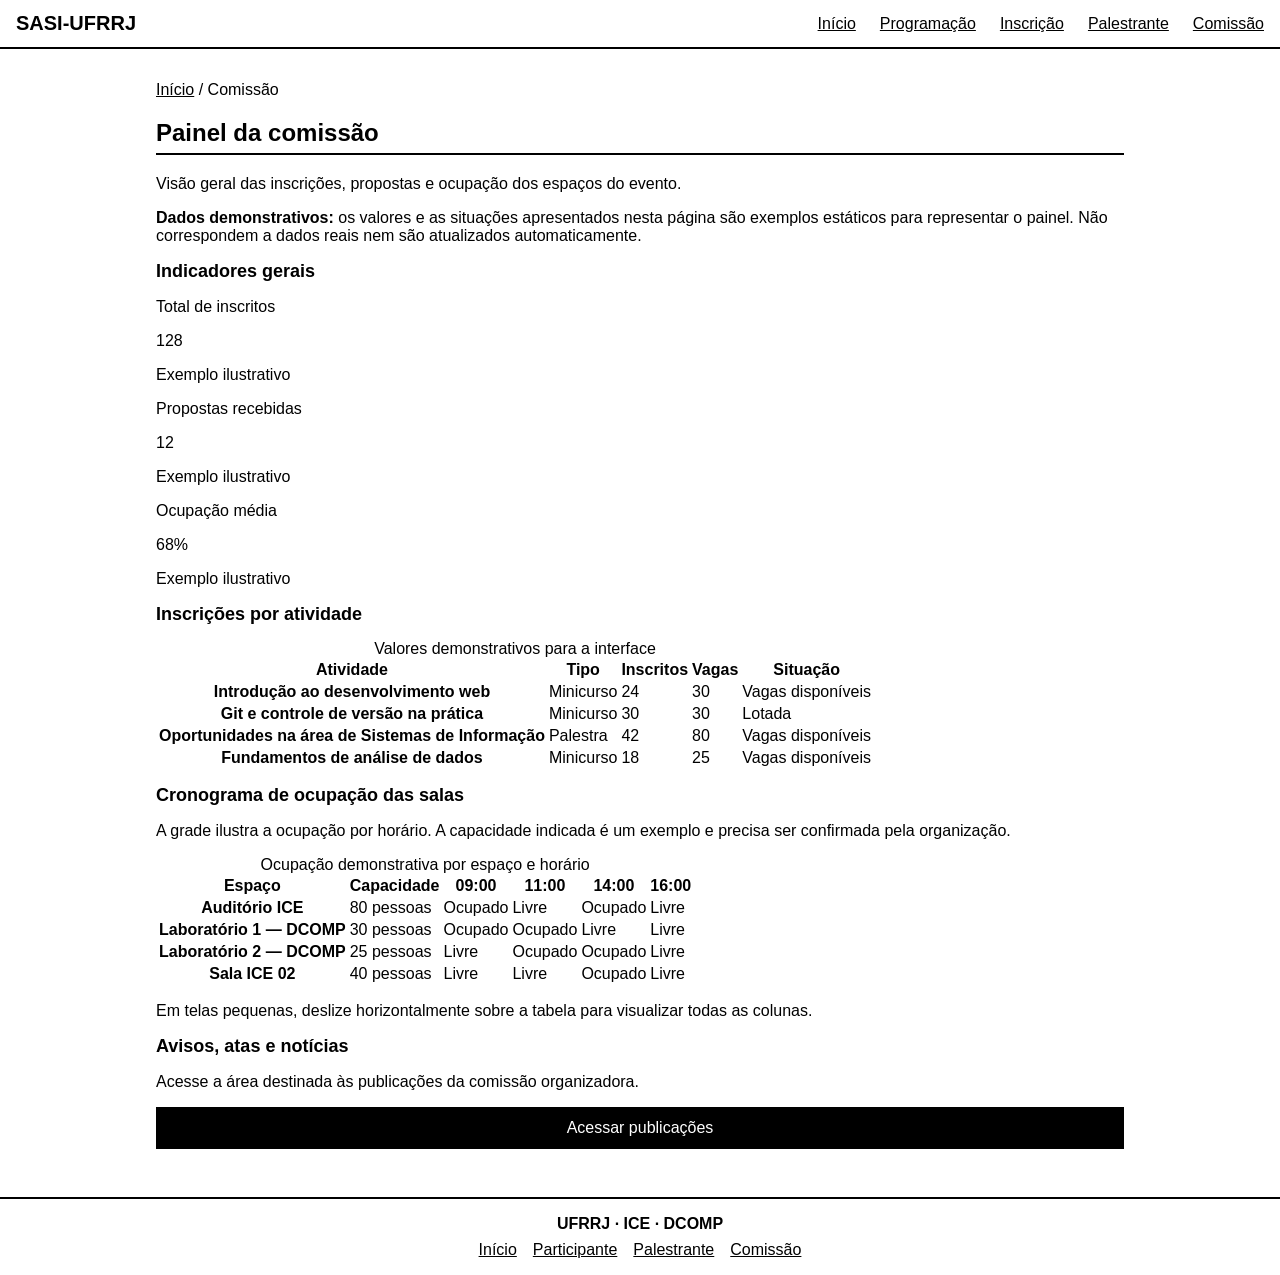
==== painel-comissao.html @ b0c8e1ed "Update painel-comissao.html" ====
<!DOCTYPE html>
<html lang="pt-br">
<head>
  <meta charset="UTF-8">
  <meta name="viewport" content="width=device-width, initial-scale=1.0">
  <meta name="description" content="Painel demonstrativo da comissão organizadora da SASI-UFRRJ.">
  <title>Painel da Comissão - SASI-UFRRJ</title>
  <link rel="stylesheet" href="css/estilo.css">
  <link rel="stylesheet" href="css/paginas-internas.css">
</head>
<body>

  <!-- Cabeçalho compartilhado com as demais páginas do portal -->
  <header>
    <a href="index.html" class="logo">SASI-UFRRJ</a>

    <input type="checkbox" id="menu-toggle">
    <label for="menu-toggle" class="hamburguer" aria-label="Abrir ou fechar o menu">&#9776;</label>

    <nav aria-label="Navegação principal">
      <ul>
        <li><a href="index.html">Início</a></li>
        <li><a href="programacao.html">Programação</a></li>
        <li><a href="inscricao.html">Inscrição</a></li>
        <li><a href="submissao.html">Palestrante</a></li>
        <li><a href="painel-comissao.html" aria-current="page">Comissão</a></li>
      </ul>
    </nav>
  </header>

  <main class="pagina painel-comissao">
    <p class="breadcrumb"><a href="index.html">Início</a> / Comissão</p>

    <section class="introducao-pagina" aria-labelledby="titulo-pagina">
      <h1 id="titulo-pagina">Painel da comissão</h1>
      <p>Visão geral das inscrições, propostas e ocupação dos espaços do evento.</p>
      <p class="aviso-demonstracao"><strong>Dados demonstrativos:</strong> os valores e as situações apresentados nesta página são exemplos estáticos para representar o painel. Não correspondem a dados reais nem são atualizados automaticamente.</p>
    </section>

    <section class="secao-painel" aria-labelledby="titulo-indicadores">
      <h2 id="titulo-indicadores">Indicadores gerais</h2>
      <div class="grade-indicadores">
        <article class="indicador">
          <p class="indicador-rotulo">Total de inscritos</p>
          <p class="indicador-valor">128</p>
          <p class="indicador-nota">Exemplo ilustrativo</p>
        </article>
        <article class="indicador">
          <p class="indicador-rotulo">Propostas recebidas</p>
          <p class="indicador-valor">12</p>
          <p class="indicador-nota">Exemplo ilustrativo</p>
        </article>
        <article class="indicador">
          <p class="indicador-rotulo">Ocupação média</p>
          <p class="indicador-valor">68%</p>
          <p class="indicador-nota">Exemplo ilustrativo</p>
        </article>
      </div>
    </section>

    <section class="secao-painel" aria-labelledby="titulo-inscricoes">
      <h2 id="titulo-inscricoes">Inscrições por atividade</h2>
      <div class="tabela-responsiva" role="region" aria-label="Tabela de inscrições por atividade" tabindex="0">
        <table class="tabela-dados">
          <caption>Valores demonstrativos para a interface</caption>
          <thead>
            <tr>
              <th scope="col">Atividade</th>
              <th scope="col">Tipo</th>
              <th scope="col">Inscritos</th>
              <th scope="col">Vagas</th>
              <th scope="col">Situação</th>
            </tr>
          </thead>
          <tbody>
            <tr>
              <th scope="row">Introdução ao desenvolvimento web</th>
              <td>Minicurso</td>
              <td>24</td>
              <td>30</td>
              <td><span class="status status-aberta">Vagas disponíveis</span></td>
            </tr>
            <tr>
              <th scope="row">Git e controle de versão na prática</th>
              <td>Minicurso</td>
              <td>30</td>
              <td>30</td>
              <td><span class="status status-lotada">Lotada</span></td>
            </tr>
            <tr>
              <th scope="row">Oportunidades na área de Sistemas de Informação</th>
              <td>Palestra</td>
              <td>42</td>
              <td>80</td>
              <td><span class="status status-aberta">Vagas disponíveis</span></td>
            </tr>
            <tr>
              <th scope="row">Fundamentos de análise de dados</th>
              <td>Minicurso</td>
              <td>18</td>
              <td>25</td>
              <td><span class="status status-aberta">Vagas disponíveis</span></td>
            </tr>
          </tbody>
        </table>
      </div>
    </section>

    <section class="secao-painel" aria-labelledby="titulo-ocupacao">
      <h2 id="titulo-ocupacao">Cronograma de ocupação das salas</h2>
      <p class="texto-apoio">A grade ilustra a ocupação por horário. A capacidade indicada é um exemplo e precisa ser confirmada pela organização.</p>
      <div class="tabela-responsiva" role="region" aria-label="Grade de ocupação das salas por horário" tabindex="0">
        <table class="tabela-dados tabela-ocupacao">
          <caption>Ocupação demonstrativa por espaço e horário</caption>
          <thead>
            <tr>
              <th scope="col">Espaço</th>
              <th scope="col">Capacidade</th>
              <th scope="col">09:00</th>
              <th scope="col">11:00</th>
              <th scope="col">14:00</th>
              <th scope="col">16:00</th>
            </tr>
          </thead>
          <tbody>
            <tr>
              <th scope="row">Auditório ICE</th>
              <td>80 pessoas</td>
              <td><span class="status status-ocupada">Ocupado</span></td>
              <td><span class="status status-livre">Livre</span></td>
              <td><span class="status status-ocupada">Ocupado</span></td>
              <td><span class="status status-livre">Livre</span></td>
            </tr>
            <tr>
              <th scope="row">Laboratório 1 — DCOMP</th>
              <td>30 pessoas</td>
              <td><span class="status status-ocupada">Ocupado</span></td>
              <td><span class="status status-ocupada">Ocupado</span></td>
              <td><span class="status status-livre">Livre</span></td>
              <td><span class="status status-livre">Livre</span></td>
            </tr>
            <tr>
              <th scope="row">Laboratório 2 — DCOMP</th>
              <td>25 pessoas</td>
              <td><span class="status status-livre">Livre</span></td>
              <td><span class="status status-ocupada">Ocupado</span></td>
              <td><span class="status status-ocupada">Ocupado</span></td>
              <td><span class="status status-livre">Livre</span></td>
            </tr>
            <tr>
              <th scope="row">Sala ICE 02</th>
              <td>40 pessoas</td>
              <td><span class="status status-livre">Livre</span></td>
              <td><span class="status status-livre">Livre</span></td>
              <td><span class="status status-ocupada">Ocupado</span></td>
              <td><span class="status status-livre">Livre</span></td>
            </tr>
          </tbody>
        </table>
      </div>
      <p class="nota-tabela">Em telas pequenas, deslize horizontalmente sobre a tabela para visualizar todas as colunas.</p>
    </section>

    <section class="atalho-publicacoes" aria-labelledby="titulo-publicacoes">
      <div>
        <h2 id="titulo-publicacoes">Avisos, atas e notícias</h2>
        <p>Acesse a área destinada às publicações da comissão organizadora.</p>
      </div>
      <a class="botao link-publicacoes" href="publicacoes.html">Acessar publicações</a>
    </section>
  </main>

  <!-- Rodapé compartilhado com as demais páginas do portal -->
  <footer>
    <p>UFRRJ &middot; ICE &middot; DCOMP</p>
    <ul>
      <li><a href="index.html">Início</a></li>
      <li><a href="programacao.html">Participante</a></li>
      <li><a href="submissao.html">Palestrante</a></li>
      <li><a href="painel-comissao.html">Comissão</a></li>
    </ul>
  </footer>

</body>
</html>
---- css/estilo.css ----
/* o que está fora do @media é pensado no iphnoe 17  */

* {
  box-sizing: border-box;
}

body {
  font-family: Arial, sans-serif;
  margin: 0;
  color: #000;
  background: #fff;
}

a {
  color: #000;
}

main {
  padding: 16px;
  max-width: 1000px;
  margin: 0 auto;
}

h1 {
  font-size: 24px;
  border-bottom: 2px solid #000;
  padding-bottom: 6px;
}

h2 {
  font-size: 18px;
}

/* header */

header {
  border-bottom: 2px solid #000;
  padding: 12px 16px;
  display: flex;
  justify-content: space-between;
  align-items: center;
  flex-wrap: wrap;
}

.logo {
  font-weight: bold;
  font-size: 20px;
  text-decoration: none;
}

/* menu hamburguer só com CSS (checkbox escondido) */
#menu-toggle {
  display: none;
}

.hamburguer {
  font-size: 28px;
  cursor: pointer;
}

nav {
  display: none;
  width: 100%;
}

#menu-toggle:checked ~ nav {
  display: block;
}

nav ul {
  list-style: none;
  margin: 8px 0 0 0;
  padding: 0;
}

nav a {
  display: block;
  padding: 10px 0;
  border-top: 1px solid #000;
}

/* footer */

footer {
  border-top: 2px solid #000;
  padding: 16px;
  text-align: center;
  margin-top: 32px;
}

footer p {
  margin: 0;
  font-weight: bold;
}

footer ul {
  list-style: none;
  margin: 8px 0 0 0;
  padding: 0;
  display: flex;
  justify-content: center;
  flex-wrap: wrap;
  gap: 16px;
}

/* imgs botoes e ertc*/

.botao {
  display: block;
  width: 100%;
  background: #000;
  color: #fff;
  border: none;
  padding: 12px;
  font-size: 16px;
  text-align: center;
  text-decoration: none;
  margin-top: 16px;
  cursor: pointer;
}

.img {
  border: 1px solid #000;
  width: 60px;
  height: 60px;
  flex-shrink: 0;
}

.cartao {
  display: flex;
  gap: 12px;
  color: #000;
  border: 1px solid #000;
  padding: 10px;
  margin-bottom: 12px;
  text-decoration: none;
}

.cartao h3 {
  margin: 0 0 4px 0;
  font-size: 16px;
}

.cartao p {
  margin: 0;
  font-size: 14px;
}

/* home */

.banner {
  border: 1px solid #000;
  padding: 32px 16px;
  text-align: center;
}

.banner h1 {
  border: none;
  margin: 0 0 8px 0;
}

.banner p {
  margin: 4px 0;
}

.banner .botao {
  display: inline-block;
  width: auto;
  padding: 12px 28px;
  margin-top: 20px;
}

/* Página de publicações */

.publicacoes-recentes {
  margin-top: 32px;
}

.publicacoes-recentes .cartao-publicacao {
  border: 1px solid #000;
  padding: 12px;
  margin-bottom: 12px;
}

.publicacoes-recentes .cartao-publicacao h3 {
  margin: 8px 0;
  font-size: 16px;
}

.publicacoes-recentes .cartao-publicacao time {
  font-size: 12px;
}

.publicacoes-recentes .cartao-publicacao p {
  margin: 8px 0 0;
  font-size: 14px;
}


/* Publicações recentes — estilos exclusivos da página */

.publicacoes-recentes {
  margin-top: 24px;
}

.publicacoes-recentes > h2 {
  font-size: 14px;
  margin-bottom: 8px;
}

.publicacoes-recentes .cartao-publicacao {
  border: 1px solid #999;
  padding: 6px;
  margin-bottom: 6px;
}

.publicacoes-recentes .linha-publicacao {
  display: flex;
  align-items: center;
  gap: 6px;
  min-width: 0;
}

.publicacoes-recentes .tipo-publicacao {
  display: inline-block;
  flex-shrink: 0;
  width: 54px;
  padding: 2px;
  background: #ccc;
  border: 1px solid #999;
  text-align: center;
  font-size: 9px;
  font-weight: bold;
}

.publicacoes-recentes .linha-publicacao h3 {
  flex: 1;
  min-width: 0;
  margin: 0;
  font-size: 10px;
}

.publicacoes-recentes .linha-publicacao time {
  flex-shrink: 0;
  font-size: 8px;
  color: #888;
}

.publicacoes-recentes .resumo-publicacao {
  width: 60%;
  height: 7px;
  overflow: hidden;
  margin: 6px 0 0;
  background: #ccc;
  font-size: 0;
}


/* forms */

fieldset {
  border: none;
  padding: 0;
  margin: 0 0 16px 0;
}

legend {
  font-weight: bold;
  width: 100%;
  border-bottom: 1px solid #000;
  padding-bottom: 4px;
}

label {
  display: block;
  margin-top: 12px;
  font-size: 14px;
}

input,
select,
textarea {
  display: block;
  width: 100%;
  margin-top: 4px;
  padding: 8px;
  font-size: 16px;
  font-family: inherit;
  border: 1px solid #000;
}

.checkbox-grupo {
  display: flex;
  align-items: center;
  gap: 8px;
}

.checkbox-grupo input {
  display: inline-block;
  width: auto;
  margin: 0;
}

.checkbox-grupo label {
  display: inline;
  margin: 0;
}

/* dsktp*/

@media (min-width: 768px) {
  .hamburguer {
    display: none;
  }

  nav {
    display: block;
    width: auto;
  }

  nav ul {
    display: flex;
    gap: 24px;
    margin: 0;
  }

  nav a {
    padding: 0;
    border-top: none;
  }

  .grade {
    display: grid;
    grid-template-columns: repeat(3, 1fr);
    gap: 12px;
  }

  .grade .cartao {
    margin-bottom: 0;
  }

  .destaque {
    flex-direction: column;
  }

  .destaque .img {
    width: 100%;
    height: 100px;
  }

  form {
    max-width: 600px;
  }
}
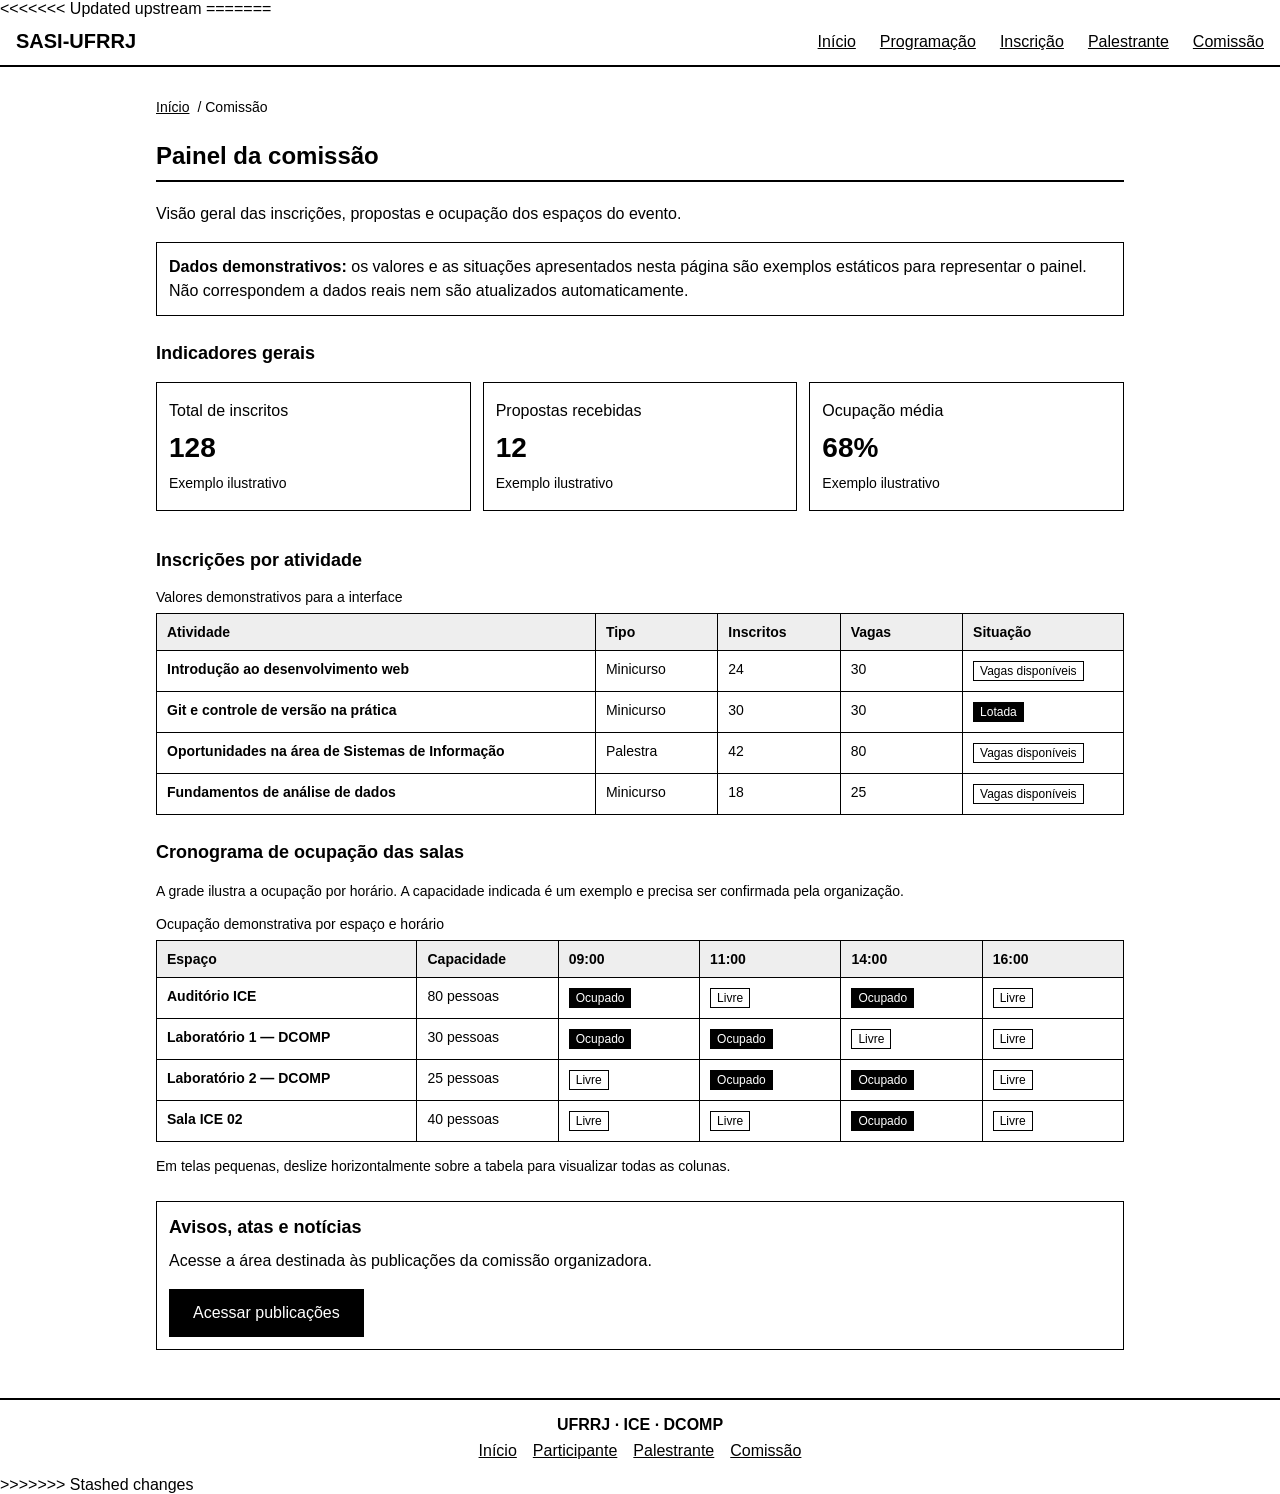
==== commit 305cc996: "mudanças gerais em css" ====
--- a/painel-comissao.html
+++ b/painel-comissao.html
@@ -1,185 +1,187 @@
-<!DOCTYPE html>
-<html lang="pt-br">
-<head>
-  <meta charset="UTF-8">
-  <meta name="viewport" content="width=device-width, initial-scale=1.0">
-  <meta name="description" content="Painel demonstrativo da comissão organizadora da SASI-UFRRJ.">
-  <title>Painel da Comissão - SASI-UFRRJ</title>
-  <link rel="stylesheet" href="css/estilo.css">
-  <link rel="stylesheet" href="css/paginas-internas.css">
-</head>
-<body>
-
-  <!-- Cabeçalho compartilhado com as demais páginas do portal -->
-  <header>
-    <a href="index.html" class="logo">SASI-UFRRJ</a>
-
-    <input type="checkbox" id="menu-toggle">
-    <label for="menu-toggle" class="hamburguer" aria-label="Abrir ou fechar o menu">&#9776;</label>
-
-    <nav aria-label="Navegação principal">
-      <ul>
-        <li><a href="index.html">Início</a></li>
-        <li><a href="programacao.html">Programação</a></li>
-        <li><a href="inscricao.html">Inscrição</a></li>
-        <li><a href="submissao.html">Palestrante</a></li>
-        <li><a href="painel-comissao.html" aria-current="page">Comissão</a></li>
-      </ul>
-    </nav>
-  </header>
-
-  <main class="pagina painel-comissao">
-    <p class="breadcrumb"><a href="index.html">Início</a> / Comissão</p>
-
-    <section class="introducao-pagina" aria-labelledby="titulo-pagina">
-      <h1 id="titulo-pagina">Painel da comissão</h1>
-      <p>Visão geral das inscrições, propostas e ocupação dos espaços do evento.</p>
-      <p class="aviso-demonstracao"><strong>Dados demonstrativos:</strong> os valores e as situações apresentados nesta página são exemplos estáticos para representar o painel. Não correspondem a dados reais nem são atualizados automaticamente.</p>
-    </section>
-
-    <section class="secao-painel" aria-labelledby="titulo-indicadores">
-      <h2 id="titulo-indicadores">Indicadores gerais</h2>
-      <div class="grade-indicadores">
-        <article class="indicador">
-          <p class="indicador-rotulo">Total de inscritos</p>
-          <p class="indicador-valor">128</p>
-          <p class="indicador-nota">Exemplo ilustrativo</p>
-        </article>
-        <article class="indicador">
-          <p class="indicador-rotulo">Propostas recebidas</p>
-          <p class="indicador-valor">12</p>
-          <p class="indicador-nota">Exemplo ilustrativo</p>
-        </article>
-        <article class="indicador">
-          <p class="indicador-rotulo">Ocupação média</p>
-          <p class="indicador-valor">68%</p>
-          <p class="indicador-nota">Exemplo ilustrativo</p>
-        </article>
-      </div>
-    </section>
-
-    <section class="secao-painel" aria-labelledby="titulo-inscricoes">
-      <h2 id="titulo-inscricoes">Inscrições por atividade</h2>
-      <div class="tabela-responsiva" role="region" aria-label="Tabela de inscrições por atividade" tabindex="0">
-        <table class="tabela-dados">
-          <caption>Valores demonstrativos para a interface</caption>
-          <thead>
-            <tr>
-              <th scope="col">Atividade</th>
-              <th scope="col">Tipo</th>
-              <th scope="col">Inscritos</th>
-              <th scope="col">Vagas</th>
-              <th scope="col">Situação</th>
-            </tr>
-          </thead>
-          <tbody>
-            <tr>
-              <th scope="row">Introdução ao desenvolvimento web</th>
-              <td>Minicurso</td>
-              <td>24</td>
-              <td>30</td>
-              <td><span class="status status-aberta">Vagas disponíveis</span></td>
-            </tr>
-            <tr>
-              <th scope="row">Git e controle de versão na prática</th>
-              <td>Minicurso</td>
-              <td>30</td>
-              <td>30</td>
-              <td><span class="status status-lotada">Lotada</span></td>
-            </tr>
-            <tr>
-              <th scope="row">Oportunidades na área de Sistemas de Informação</th>
-              <td>Palestra</td>
-              <td>42</td>
-              <td>80</td>
-              <td><span class="status status-aberta">Vagas disponíveis</span></td>
-            </tr>
-            <tr>
-              <th scope="row">Fundamentos de análise de dados</th>
-              <td>Minicurso</td>
-              <td>18</td>
-              <td>25</td>
-              <td><span class="status status-aberta">Vagas disponíveis</span></td>
-            </tr>
-          </tbody>
-        </table>
-      </div>
-    </section>
-
-    <section class="secao-painel" aria-labelledby="titulo-ocupacao">
-      <h2 id="titulo-ocupacao">Cronograma de ocupação das salas</h2>
-      <p class="texto-apoio">A grade ilustra a ocupação por horário. A capacidade indicada é um exemplo e precisa ser confirmada pela organização.</p>
-      <div class="tabela-responsiva" role="region" aria-label="Grade de ocupação das salas por horário" tabindex="0">
-        <table class="tabela-dados tabela-ocupacao">
-          <caption>Ocupação demonstrativa por espaço e horário</caption>
-          <thead>
-            <tr>
-              <th scope="col">Espaço</th>
-              <th scope="col">Capacidade</th>
-              <th scope="col">09:00</th>
-              <th scope="col">11:00</th>
-              <th scope="col">14:00</th>
-              <th scope="col">16:00</th>
-            </tr>
-          </thead>
-          <tbody>
-            <tr>
-              <th scope="row">Auditório ICE</th>
-              <td>80 pessoas</td>
-              <td><span class="status status-ocupada">Ocupado</span></td>
-              <td><span class="status status-livre">Livre</span></td>
-              <td><span class="status status-ocupada">Ocupado</span></td>
-              <td><span class="status status-livre">Livre</span></td>
-            </tr>
-            <tr>
-              <th scope="row">Laboratório 1 — DCOMP</th>
-              <td>30 pessoas</td>
-              <td><span class="status status-ocupada">Ocupado</span></td>
-              <td><span class="status status-ocupada">Ocupado</span></td>
-              <td><span class="status status-livre">Livre</span></td>
-              <td><span class="status status-livre">Livre</span></td>
-            </tr>
-            <tr>
-              <th scope="row">Laboratório 2 — DCOMP</th>
-              <td>25 pessoas</td>
-              <td><span class="status status-livre">Livre</span></td>
-              <td><span class="status status-ocupada">Ocupado</span></td>
-              <td><span class="status status-ocupada">Ocupado</span></td>
-              <td><span class="status status-livre">Livre</span></td>
-            </tr>
-            <tr>
-              <th scope="row">Sala ICE 02</th>
-              <td>40 pessoas</td>
-              <td><span class="status status-livre">Livre</span></td>
-              <td><span class="status status-livre">Livre</span></td>
-              <td><span class="status status-ocupada">Ocupado</span></td>
-              <td><span class="status status-livre">Livre</span></td>
-            </tr>
-          </tbody>
-        </table>
-      </div>
-      <p class="nota-tabela">Em telas pequenas, deslize horizontalmente sobre a tabela para visualizar todas as colunas.</p>
-    </section>
-
-    <section class="atalho-publicacoes" aria-labelledby="titulo-publicacoes">
-      <div>
-        <h2 id="titulo-publicacoes">Avisos, atas e notícias</h2>
-        <p>Acesse a área destinada às publicações da comissão organizadora.</p>
-      </div>
-      <a class="botao link-publicacoes" href="publicacoes.html">Acessar publicações</a>
-    </section>
-  </main>
-
-  <!-- Rodapé compartilhado com as demais páginas do portal -->
-  <footer>
-    <p>UFRRJ &middot; ICE &middot; DCOMP</p>
-    <ul>
-      <li><a href="index.html">Início</a></li>
-      <li><a href="programacao.html">Participante</a></li>
-      <li><a href="submissao.html">Palestrante</a></li>
-      <li><a href="painel-comissao.html">Comissão</a></li>
-    </ul>
-  </footer>
-
-</body>
-</html>
+<<<<<<< Updated upstream
+=======
+<!DOCTYPE html>
+<html lang="pt-br">
+<head>
+  <meta charset="UTF-8">
+  <meta name="viewport" content="width=device-width, initial-scale=1.0">
+  <meta name="description" content="Painel demonstrativo da comissão organizadora da SASI-UFRRJ.">
+  <title>Painel da Comissão - SASI-UFRRJ</title>
+  <link rel="stylesheet" href="css/estilo.css">
+</head>
+<body>
+
+  <!-- Cabeçalho compartilhado com as demais páginas do portal -->
+  <header>
+    <a href="index.html" class="logo">SASI-UFRRJ</a>
+
+    <input type="checkbox" id="menu-toggle">
+    <label for="menu-toggle" class="hamburguer" aria-label="Abrir ou fechar o menu">&#9776;</label>
+
+    <nav aria-label="Navegação principal">
+      <ul>
+        <li><a href="index.html">Início</a></li>
+        <li><a href="programacao.html">Programação</a></li>
+        <li><a href="inscricao.html">Inscrição</a></li>
+        <li><a href="submissao.html">Palestrante</a></li>
+        <li><a href="painel-comissao.html" aria-current="page">Comissão</a></li>
+      </ul>
+    </nav>
+  </header>
+
+  <main class="pagina painel-comissao">
+    <p class="breadcrumb"><a href="index.html">Início</a> / Comissão</p>
+
+    <section class="introducao-pagina" aria-labelledby="titulo-pagina">
+      <h1 id="titulo-pagina">Painel da comissão</h1>
+      <p>Visão geral das inscrições, propostas e ocupação dos espaços do evento.</p>
+      <p class="aviso-demonstracao"><strong>Dados demonstrativos:</strong> os valores e as situações apresentados nesta página são exemplos estáticos para representar o painel. Não correspondem a dados reais nem são atualizados automaticamente.</p>
+    </section>
+
+    <section class="secao-painel" aria-labelledby="titulo-indicadores">
+      <h2 id="titulo-indicadores">Indicadores gerais</h2>
+      <div class="grade-indicadores">
+        <article class="indicador">
+          <p class="indicador-rotulo">Total de inscritos</p>
+          <p class="indicador-valor">128</p>
+          <p class="indicador-nota">Exemplo ilustrativo</p>
+        </article>
+        <article class="indicador">
+          <p class="indicador-rotulo">Propostas recebidas</p>
+          <p class="indicador-valor">12</p>
+          <p class="indicador-nota">Exemplo ilustrativo</p>
+        </article>
+        <article class="indicador">
+          <p class="indicador-rotulo">Ocupação média</p>
+          <p class="indicador-valor">68%</p>
+          <p class="indicador-nota">Exemplo ilustrativo</p>
+        </article>
+      </div>
+    </section>
+
+    <section class="secao-painel" aria-labelledby="titulo-inscricoes">
+      <h2 id="titulo-inscricoes">Inscrições por atividade</h2>
+      <div class="tabela-responsiva" role="region" aria-label="Tabela de inscrições por atividade" tabindex="0">
+        <table class="tabela-dados">
+          <caption>Valores demonstrativos para a interface</caption>
+          <thead>
+            <tr>
+              <th scope="col">Atividade</th>
+              <th scope="col">Tipo</th>
+              <th scope="col">Inscritos</th>
+              <th scope="col">Vagas</th>
+              <th scope="col">Situação</th>
+            </tr>
+          </thead>
+          <tbody>
+            <tr>
+              <th scope="row">Introdução ao desenvolvimento web</th>
+              <td>Minicurso</td>
+              <td>24</td>
+              <td>30</td>
+              <td><span class="status status-aberta">Vagas disponíveis</span></td>
+            </tr>
+            <tr>
+              <th scope="row">Git e controle de versão na prática</th>
+              <td>Minicurso</td>
+              <td>30</td>
+              <td>30</td>
+              <td><span class="status status-lotada">Lotada</span></td>
+            </tr>
+            <tr>
+              <th scope="row">Oportunidades na área de Sistemas de Informação</th>
+              <td>Palestra</td>
+              <td>42</td>
+              <td>80</td>
+              <td><span class="status status-aberta">Vagas disponíveis</span></td>
+            </tr>
+            <tr>
+              <th scope="row">Fundamentos de análise de dados</th>
+              <td>Minicurso</td>
+              <td>18</td>
+              <td>25</td>
+              <td><span class="status status-aberta">Vagas disponíveis</span></td>
+            </tr>
+          </tbody>
+        </table>
+      </div>
+    </section>
+
+    <section class="secao-painel" aria-labelledby="titulo-ocupacao">
+      <h2 id="titulo-ocupacao">Cronograma de ocupação das salas</h2>
+      <p class="texto-apoio">A grade ilustra a ocupação por horário. A capacidade indicada é um exemplo e precisa ser confirmada pela organização.</p>
+      <div class="tabela-responsiva" role="region" aria-label="Grade de ocupação das salas por horário" tabindex="0">
+        <table class="tabela-dados tabela-ocupacao">
+          <caption>Ocupação demonstrativa por espaço e horário</caption>
+          <thead>
+            <tr>
+              <th scope="col">Espaço</th>
+              <th scope="col">Capacidade</th>
+              <th scope="col">09:00</th>
+              <th scope="col">11:00</th>
+              <th scope="col">14:00</th>
+              <th scope="col">16:00</th>
+            </tr>
+          </thead>
+          <tbody>
+            <tr>
+              <th scope="row">Auditório ICE</th>
+              <td>80 pessoas</td>
+              <td><span class="status status-ocupada">Ocupado</span></td>
+              <td><span class="status status-livre">Livre</span></td>
+              <td><span class="status status-ocupada">Ocupado</span></td>
+              <td><span class="status status-livre">Livre</span></td>
+            </tr>
+            <tr>
+              <th scope="row">Laboratório 1 — DCOMP</th>
+              <td>30 pessoas</td>
+              <td><span class="status status-ocupada">Ocupado</span></td>
+              <td><span class="status status-ocupada">Ocupado</span></td>
+              <td><span class="status status-livre">Livre</span></td>
+              <td><span class="status status-livre">Livre</span></td>
+            </tr>
+            <tr>
+              <th scope="row">Laboratório 2 — DCOMP</th>
+              <td>25 pessoas</td>
+              <td><span class="status status-livre">Livre</span></td>
+              <td><span class="status status-ocupada">Ocupado</span></td>
+              <td><span class="status status-ocupada">Ocupado</span></td>
+              <td><span class="status status-livre">Livre</span></td>
+            </tr>
+            <tr>
+              <th scope="row">Sala ICE 02</th>
+              <td>40 pessoas</td>
+              <td><span class="status status-livre">Livre</span></td>
+              <td><span class="status status-livre">Livre</span></td>
+              <td><span class="status status-ocupada">Ocupado</span></td>
+              <td><span class="status status-livre">Livre</span></td>
+            </tr>
+          </tbody>
+        </table>
+      </div>
+      <p class="nota-tabela">Em telas pequenas, deslize horizontalmente sobre a tabela para visualizar todas as colunas.</p>
+    </section>
+
+    <section class="atalho-publicacoes" aria-labelledby="titulo-publicacoes">
+      <div>
+        <h2 id="titulo-publicacoes">Avisos, atas e notícias</h2>
+        <p>Acesse a área destinada às publicações da comissão organizadora.</p>
+      </div>
+      <a class="botao link-publicacoes" href="publicacoes.html">Acessar publicações</a>
+    </section>
+  </main>
+
+  <!-- Rodapé compartilhado com as demais páginas do portal -->
+  <footer>
+    <p>UFRRJ &middot; ICE &middot; DCOMP</p>
+    <ul>
+      <li><a href="index.html">Início</a></li>
+      <li><a href="programacao.html">Participante</a></li>
+      <li><a href="submissao.html">Palestrante</a></li>
+      <li><a href="painel-comissao.html">Comissão</a></li>
+    </ul>
+  </footer>
+
+</body>
+</html>
+>>>>>>> Stashed changes
--- a/css/estilo.css
+++ b/css/estilo.css
@@ -170,92 +170,6 @@
   margin-top: 20px;
 }
 
-/* Página de publicações */
-
-.publicacoes-recentes {
-  margin-top: 32px;
-}
-
-.publicacoes-recentes .cartao-publicacao {
-  border: 1px solid #000;
-  padding: 12px;
-  margin-bottom: 12px;
-}
-
-.publicacoes-recentes .cartao-publicacao h3 {
-  margin: 8px 0;
-  font-size: 16px;
-}
-
-.publicacoes-recentes .cartao-publicacao time {
-  font-size: 12px;
-}
-
-.publicacoes-recentes .cartao-publicacao p {
-  margin: 8px 0 0;
-  font-size: 14px;
-}
-
-
-/* Publicações recentes — estilos exclusivos da página */
-
-.publicacoes-recentes {
-  margin-top: 24px;
-}
-
-.publicacoes-recentes > h2 {
-  font-size: 14px;
-  margin-bottom: 8px;
-}
-
-.publicacoes-recentes .cartao-publicacao {
-  border: 1px solid #999;
-  padding: 6px;
-  margin-bottom: 6px;
-}
-
-.publicacoes-recentes .linha-publicacao {
-  display: flex;
-  align-items: center;
-  gap: 6px;
-  min-width: 0;
-}
-
-.publicacoes-recentes .tipo-publicacao {
-  display: inline-block;
-  flex-shrink: 0;
-  width: 54px;
-  padding: 2px;
-  background: #ccc;
-  border: 1px solid #999;
-  text-align: center;
-  font-size: 9px;
-  font-weight: bold;
-}
-
-.publicacoes-recentes .linha-publicacao h3 {
-  flex: 1;
-  min-width: 0;
-  margin: 0;
-  font-size: 10px;
-}
-
-.publicacoes-recentes .linha-publicacao time {
-  flex-shrink: 0;
-  font-size: 8px;
-  color: #888;
-}
-
-.publicacoes-recentes .resumo-publicacao {
-  width: 60%;
-  height: 7px;
-  overflow: hidden;
-  margin: 6px 0 0;
-  background: #ccc;
-  font-size: 0;
-}
-
-
 /* forms */
 
 fieldset {
@@ -289,23 +203,6 @@
   border: 1px solid #000;
 }
 
-.checkbox-grupo {
-  display: flex;
-  align-items: center;
-  gap: 8px;
-}
-
-.checkbox-grupo input {
-  display: inline-block;
-  width: auto;
-  margin: 0;
-}
-
-.checkbox-grupo label {
-  display: inline;
-  margin: 0;
-}
-
 /* dsktp*/
 
 @media (min-width: 768px) {
@@ -351,4 +248,258 @@
   form {
     max-width: 600px;
   }
-}+}
+
+/* Complementos ao estilo básico compartilhado pelas páginas do portal. */
+
+.pagina {
+  line-height: 1.5;
+  overflow-wrap: anywhere;
+}
+
+.breadcrumb {
+  display: flex;
+  flex-wrap: wrap;
+  align-items: center;
+  gap: 8px;
+  font-size: 14px;
+}
+
+.breadcrumb p {
+  margin: 0;
+}
+
+.introducao-pagina,
+.dia-programacao,
+.secao-painel {
+  margin-bottom: 24px;
+}
+
+.aviso-demonstracao,
+.atalho-publicacoes {
+  border: 1px solid #000;
+  padding: 12px;
+}
+
+/* Esta navegação deve ficar visível também no celular. */
+.navegacao-dias {
+  display: flex;
+  width: 100%;
+  flex-wrap: wrap;
+  gap: 8px;
+  margin: 20px 0;
+}
+
+.navegacao-dias a {
+  border: 1px solid #000;
+  padding: 8px 16px;
+  text-align: center;
+}
+
+.titulo-dia {
+  border-bottom: 1px solid #000;
+  margin-bottom: 12px;
+}
+
+.titulo-dia h2,
+.titulo-dia p {
+  margin: 4px 0;
+}
+
+.atividade-cartao,
+.indicador,
+.detail-card,
+.guest,
+.material-cartao {
+  border: 1px solid #000;
+  padding: 12px;
+  margin-bottom: 12px;
+}
+
+.atividade-horario,
+.detail-text-bold,
+.guest-name {
+  font-weight: bold;
+}
+
+.atividade-conteudo {
+  min-width: 0;
+}
+
+.atividade-conteudo h3 {
+  margin: 8px 0;
+  font-size: 16px;
+}
+
+.atividade-conteudo p {
+  margin: 8px 0;
+  font-size: 14px;
+}
+
+.atividade-etiquetas {
+  display: flex;
+  flex-wrap: wrap;
+  align-items: center;
+  gap: 8px;
+  margin-top: 8px;
+  font-size: 14px;
+}
+
+.etiqueta,
+.status,
+.material-tipo {
+  display: inline-block;
+  border: 1px solid #000;
+  padding: 2px 6px;
+  font-size: 12px;
+}
+
+.status-lotada,
+.status-ocupada {
+  background: #000;
+  color: #fff;
+}
+
+.link-detalhes {
+  display: inline-block;
+  margin-top: 4px;
+  font-size: 14px;
+}
+
+.indicador p {
+  margin: 4px 0;
+}
+
+.indicador-valor {
+  font-size: 28px;
+  font-weight: bold;
+}
+
+.indicador-nota,
+.texto-apoio,
+.nota-tabela {
+  font-size: 14px;
+}
+
+.tabela-responsiva {
+  max-width: 100%;
+  overflow-x: auto;
+}
+
+.tabela-dados {
+  width: 100%;
+  border-collapse: collapse;
+  font-size: 14px;
+}
+
+.tabela-dados caption {
+  text-align: left;
+  padding-bottom: 8px;
+}
+
+.tabela-dados th,
+.tabela-dados td {
+  border: 1px solid #000;
+  padding: 10px;
+  text-align: left;
+  vertical-align: top;
+  min-width: 100px;
+}
+
+.tabela-dados thead {
+  background: #eee;
+}
+
+.atalho-publicacoes h2,
+.atalho-publicacoes p {
+  margin: 0 0 8px;
+}
+
+.details {
+  margin: 20px 0;
+}
+
+.detail-card p {
+  margin: 4px 0;
+}
+
+.detail-text,
+.guest-description {
+  font-size: 14px;
+}
+
+.guest-info {
+  display: flex;
+  align-items: center;
+  gap: 12px;
+}
+
+.guest-image {
+  width: 60px;
+  height: 60px;
+  border: 1px solid #000;
+  object-fit: cover;
+  flex-shrink: 0;
+}
+
+.guest-texts {
+  min-width: 0;
+}
+
+.guest-texts p {
+  margin: 4px 0;
+}
+
+.materiais-indicados {
+  margin-top: 24px;
+}
+
+.material-cabecalho {
+  display: flex;
+  flex-wrap: wrap;
+  align-items: center;
+  gap: 8px;
+}
+
+.material-cabecalho p {
+  margin: 0;
+}
+
+.materiais-apoio a {
+  display: block;
+  margin-bottom: 8px;
+}
+
+@media (min-width: 768px) {
+  .atividade-cartao {
+    display: flex;
+    gap: 16px;
+  }
+
+  .atividade-horario {
+    flex: 0 0 72px;
+    border-right: 1px solid #000;
+  }
+
+  .atividade-etiquetas {
+    margin-top: 0;
+  }
+
+  .grade-indicadores {
+    display: grid;
+    grid-template-columns: repeat(3, minmax(0, 1fr));
+    gap: 12px;
+  }
+
+  .detail-line {
+    display: grid;
+    grid-template-columns: repeat(2, minmax(0, 1fr));
+    gap: 12px;
+  }
+
+  .link-publicacoes,
+  .pagina-detalhes > .botao {
+    width: fit-content;
+    padding-inline: 24px;
+  }
+}
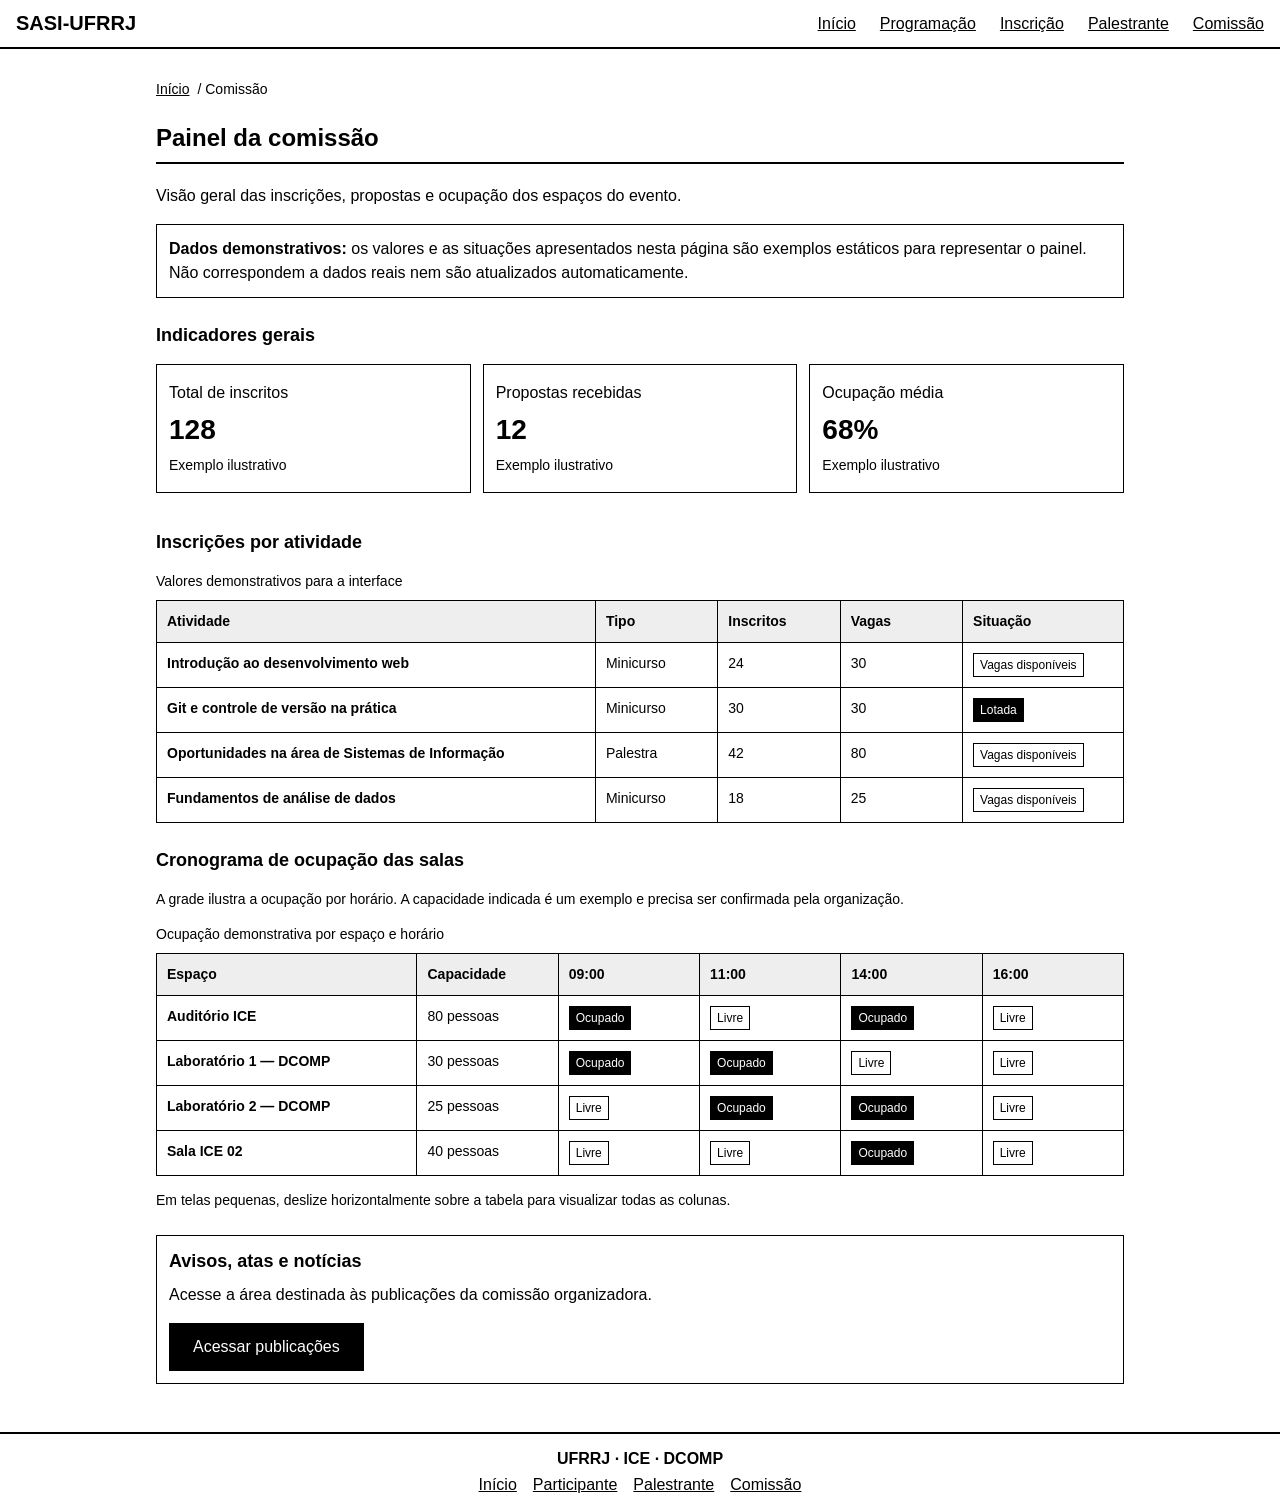
==== commit 58c74392: "Resolve merge conflicts and preserve shared stylesheet" ====
--- a/painel-comissao.html
+++ b/painel-comissao.html
@@ -1,5 +1,3 @@
-<<<<<<< Updated upstream
-=======
 <!DOCTYPE html>
 <html lang="pt-br">
 <head>
@@ -184,4 +182,3 @@
 
 </body>
 </html>
->>>>>>> Stashed changes
--- a/css/estilo.css
+++ b/css/estilo.css
@@ -170,6 +170,92 @@
   margin-top: 20px;
 }
 
+/* Página de publicações */
+
+.publicacoes-recentes {
+  margin-top: 32px;
+}
+
+.publicacoes-recentes .cartao-publicacao {
+  border: 1px solid #000;
+  padding: 12px;
+  margin-bottom: 12px;
+}
+
+.publicacoes-recentes .cartao-publicacao h3 {
+  margin: 8px 0;
+  font-size: 16px;
+}
+
+.publicacoes-recentes .cartao-publicacao time {
+  font-size: 12px;
+}
+
+.publicacoes-recentes .cartao-publicacao p {
+  margin: 8px 0 0;
+  font-size: 14px;
+}
+
+
+/* Publicações recentes — estilos exclusivos da página */
+
+.publicacoes-recentes {
+  margin-top: 24px;
+}
+
+.publicacoes-recentes > h2 {
+  font-size: 14px;
+  margin-bottom: 8px;
+}
+
+.publicacoes-recentes .cartao-publicacao {
+  border: 1px solid #999;
+  padding: 6px;
+  margin-bottom: 6px;
+}
+
+.publicacoes-recentes .linha-publicacao {
+  display: flex;
+  align-items: center;
+  gap: 6px;
+  min-width: 0;
+}
+
+.publicacoes-recentes .tipo-publicacao {
+  display: inline-block;
+  flex-shrink: 0;
+  width: 54px;
+  padding: 2px;
+  background: #ccc;
+  border: 1px solid #999;
+  text-align: center;
+  font-size: 9px;
+  font-weight: bold;
+}
+
+.publicacoes-recentes .linha-publicacao h3 {
+  flex: 1;
+  min-width: 0;
+  margin: 0;
+  font-size: 10px;
+}
+
+.publicacoes-recentes .linha-publicacao time {
+  flex-shrink: 0;
+  font-size: 8px;
+  color: #888;
+}
+
+.publicacoes-recentes .resumo-publicacao {
+  width: 60%;
+  height: 7px;
+  overflow: hidden;
+  margin: 6px 0 0;
+  background: #ccc;
+  font-size: 0;
+}
+
+
 /* forms */
 
 fieldset {
@@ -203,6 +289,23 @@
   border: 1px solid #000;
 }
 
+.checkbox-grupo {
+  display: flex;
+  align-items: center;
+  gap: 8px;
+}
+
+.checkbox-grupo input {
+  display: inline-block;
+  width: auto;
+  margin: 0;
+}
+
+.checkbox-grupo label {
+  display: inline;
+  margin: 0;
+}
+
 /* dsktp*/
 
 @media (min-width: 768px) {
